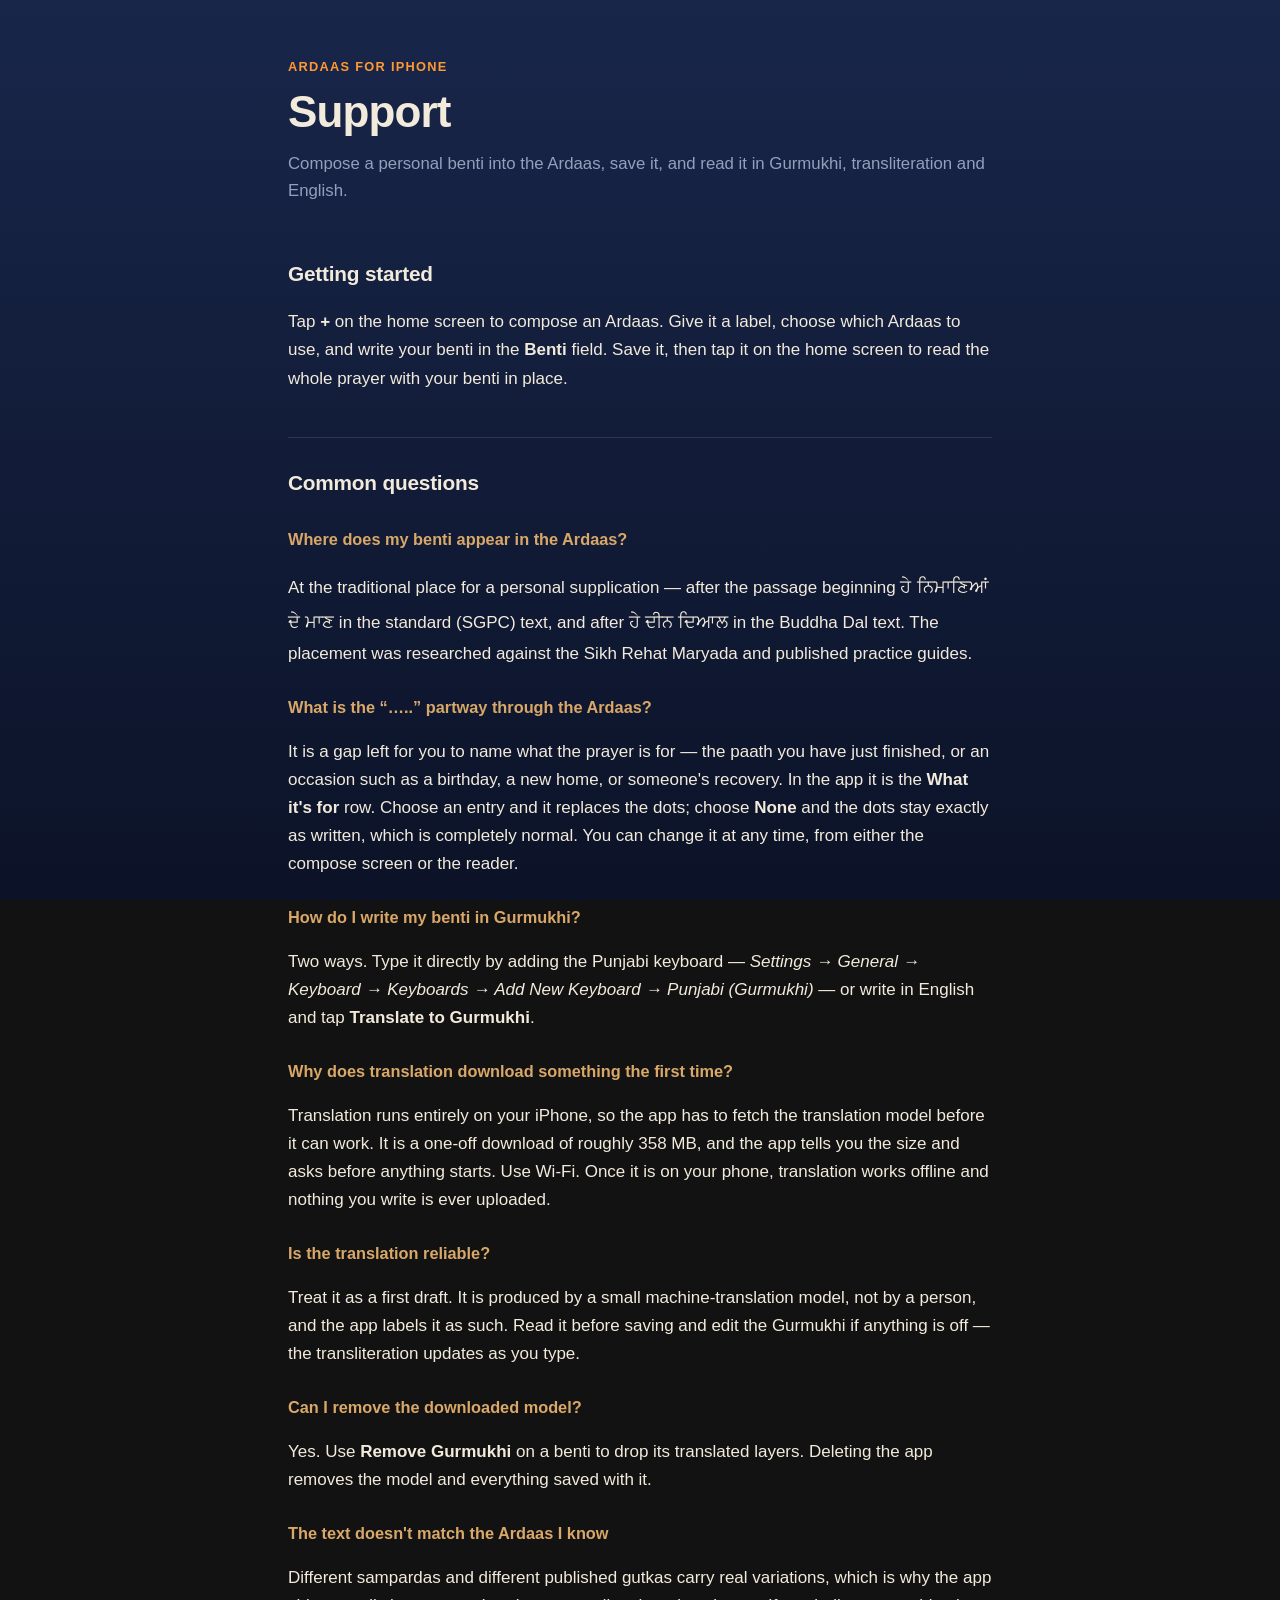
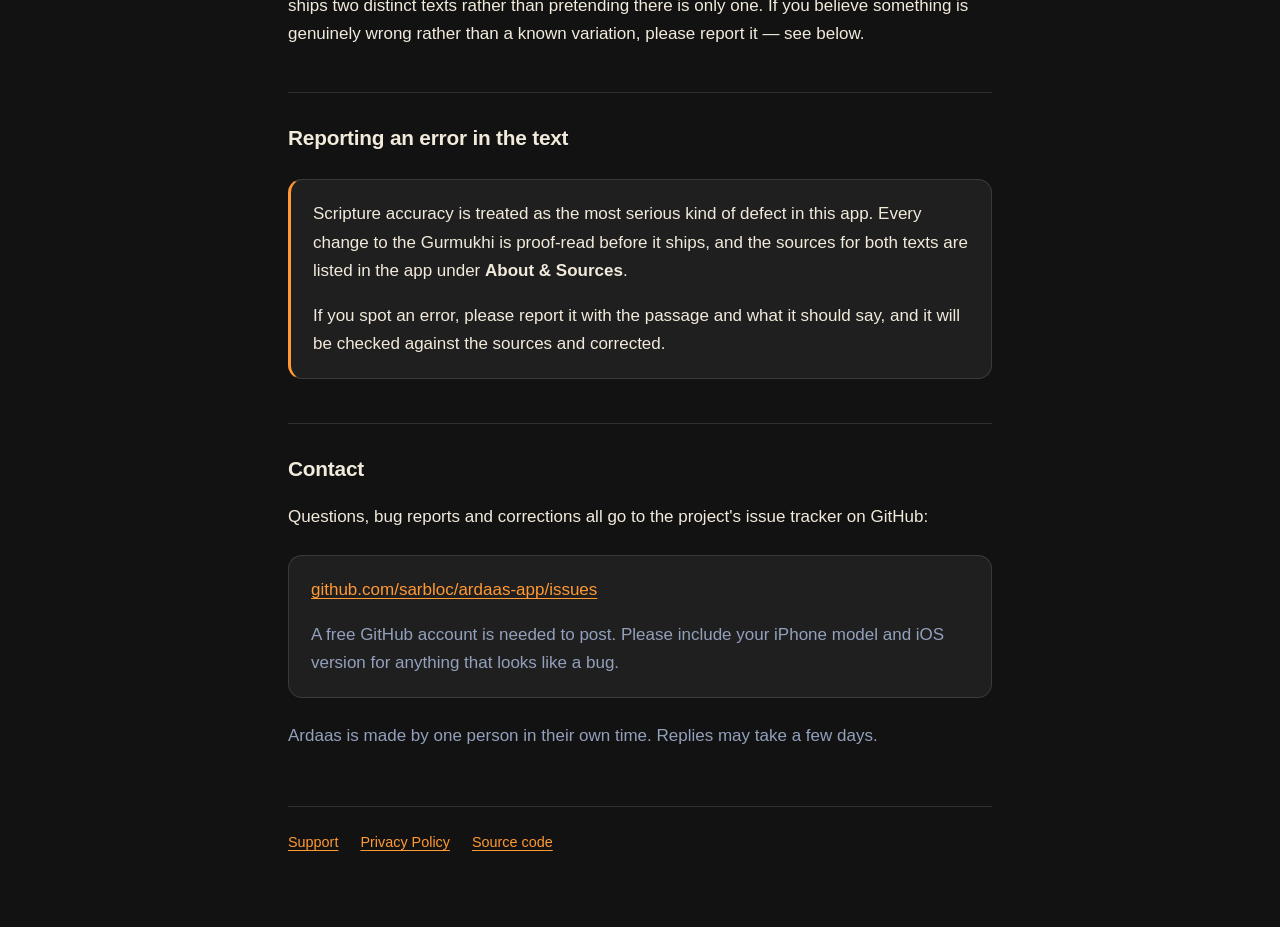
==== index.html @ fc87bf2e "chore: add the support and privacy pages for the App Store listing App Store Connect requires a reac" ====
<!DOCTYPE html>
<html lang="en">
<head>
<meta charset="utf-8">
<meta name="viewport" content="width=device-width, initial-scale=1">
<title>Ardaas — Support</title>
<meta name="description" content="Support and help for Ardaas, an iPhone app for composing a personal benti into the Sikh Ardaas.">
<meta name="color-scheme" content="dark">
<link rel="stylesheet" href="style.css">
</head>
<body>
<div class="wrap">

<header>
  <p class="eyebrow">Ardaas for iPhone</p>
  <h1>Support</h1>
  <p class="lede">Compose a personal benti into the Ardaas, save it, and read it in Gurmukhi, transliteration and English.</p>
</header>

<h2>Getting started</h2>

<p>Tap <strong>+</strong> on the home screen to compose an Ardaas. Give it a label, choose which
Ardaas to use, and write your benti in the <strong>Benti</strong> field. Save it, then tap it on the
home screen to read the whole prayer with your benti in place.</p>

<h2>Common questions</h2>

<h3>Where does my benti appear in the Ardaas?</h3>
<p>At the traditional place for a personal supplication — after the passage beginning
<span class="gurmukhi">ਹੇ ਨਿਮਾਣਿਆਂ ਦੇ ਮਾਣ</span> in the standard (SGPC) text, and after
<span class="gurmukhi">ਹੇ ਦੀਨ ਦਿਆਲ</span> in the Buddha Dal text. The placement was researched
against the Sikh Rehat Maryada and published practice guides.</p>

<h3>What is the “…..” partway through the Ardaas?</h3>
<p>It is a gap left for you to name what the prayer is for — the paath you have just finished, or an
occasion such as a birthday, a new home, or someone's recovery. In the app it is the
<strong>What it's for</strong> row. Choose an entry and it replaces the dots; choose
<strong>None</strong> and the dots stay exactly as written, which is completely normal. You can
change it at any time, from either the compose screen or the reader.</p>

<h3>How do I write my benti in Gurmukhi?</h3>
<p>Two ways. Type it directly by adding the Punjabi keyboard —
<em>Settings → General → Keyboard → Keyboards → Add New Keyboard → Punjabi (Gurmukhi)</em> — or write
in English and tap <strong>Translate to Gurmukhi</strong>.</p>

<h3>Why does translation download something the first time?</h3>
<p>Translation runs entirely on your iPhone, so the app has to fetch the translation model before it
can work. It is a one-off download of roughly 358 MB, and the app tells you the size and asks before
anything starts. Use Wi-Fi. Once it is on your phone, translation works offline and nothing you
write is ever uploaded.</p>

<h3>Is the translation reliable?</h3>
<p>Treat it as a first draft. It is produced by a small machine-translation model, not by a person,
and the app labels it as such. Read it before saving and edit the Gurmukhi if anything is off — the
transliteration updates as you type.</p>

<h3>Can I remove the downloaded model?</h3>
<p>Yes. Use <strong>Remove Gurmukhi</strong> on a benti to drop its translated layers. Deleting the
app removes the model and everything saved with it.</p>

<h3>The text doesn't match the Ardaas I know</h3>
<p>Different sampardas and different published gutkas carry real variations, which is why the app
ships two distinct texts rather than pretending there is only one. If you believe something is
genuinely wrong rather than a known variation, please report it — see below.</p>

<h2>Reporting an error in the text</h2>

<div class="card verdict">
  <p>Scripture accuracy is treated as the most serious kind of defect in this app. Every change to
  the Gurmukhi is proof-read before it ships, and the sources for both texts are listed in the app
  under <strong>About &amp; Sources</strong>.</p>
  <p>If you spot an error, please report it with the passage and what it should say, and it will be
  checked against the sources and corrected.</p>
</div>

<h2>Contact</h2>

<p>Questions, bug reports and corrections all go to the project's issue tracker on GitHub:</p>

<div class="card">
  <p><a href="https://github.com/sarbloc/ardaas-app/issues">github.com/sarbloc/ardaas-app/issues</a></p>
  <p class="muted">A free GitHub account is needed to post. Please include your iPhone model and iOS
  version for anything that looks like a bug.</p>
</div>

<p class="note">Ardaas is made by one person in their own time. Replies may take a few days.</p>

<footer>
  <a href="./">Support</a>
  <a href="privacy.html">Privacy Policy</a>
  <a href="https://github.com/sarbloc/ardaas-app">Source code</a>
</footer>

</div>
</body>
</html>
---- style.css ----
:root {
  --navy-top: #18264a;
  --navy-bottom: #0c1328;
  --kesri: #ff9933;
  --parchment: #f2eadb;
  --sand: #d9a868;
  --mist: #93a0bc;
  --raised: rgba(255, 255, 255, 0.06);
  --hairline: rgba(255, 255, 255, 0.12);
}

*,
*::before,
*::after {
  box-sizing: border-box;
}

html {
  -webkit-text-size-adjust: 100%;
}

body {
  margin: 0;
  min-height: 100vh;
  background: linear-gradient(to bottom, var(--navy-top), var(--navy-bottom)) no-repeat;
  background-attachment: fixed;
  color: var(--parchment);
  font: 17px/1.65 -apple-system, BlinkMacSystemFont, "Segoe UI", Roboto, Helvetica, Arial, sans-serif;
  padding: 0 20px 72px;
}

.wrap {
  max-width: 44rem;
  margin: 0 auto;
}

header {
  padding: 56px 0 8px;
}

.eyebrow {
  color: var(--kesri);
  font-size: 0.8rem;
  font-weight: 600;
  letter-spacing: 0.1em;
  text-transform: uppercase;
  margin: 0 0 10px;
}

h1 {
  font-size: clamp(2rem, 7vw, 2.75rem);
  line-height: 1.15;
  letter-spacing: -0.02em;
  margin: 0 0 12px;
}

.lede {
  color: var(--mist);
  font-size: 1.05rem;
  margin: 0;
}

h2 {
  font-size: 1.3rem;
  letter-spacing: -0.01em;
  margin: 44px 0 4px;
  padding-top: 28px;
  border-top: 1px solid var(--hairline);
}

h2:first-of-type {
  border-top: 0;
  padding-top: 0;
}

h3 {
  font-size: 1.02rem;
  margin: 26px 0 2px;
  color: var(--sand);
}

p,
li {
  color: var(--parchment);
}

p.note,
.muted {
  color: var(--mist);
}

a {
  color: var(--kesri);
  text-decoration-thickness: 1px;
  text-underline-offset: 3px;
}

a:hover {
  text-decoration: none;
}

ul {
  padding-left: 1.15rem;
}

li {
  margin: 6px 0;
}

.card {
  background: var(--raised);
  border: 1px solid var(--hairline);
  border-radius: 14px;
  padding: 20px 22px;
  margin: 24px 0;
}

.card p:first-child {
  margin-top: 0;
}

.card p:last-child {
  margin-bottom: 0;
}

.verdict {
  border-left: 3px solid var(--kesri);
}

.gurmukhi {
  font-size: 1.15rem;
  line-height: 1.9;
}

footer {
  margin-top: 56px;
  padding-top: 24px;
  border-top: 1px solid var(--hairline);
  color: var(--mist);
  font-size: 0.9rem;
}

footer a {
  margin-right: 18px;
  display: inline-block;
}

code {
  background: var(--raised);
  border-radius: 5px;
  padding: 1px 6px;
  font-size: 0.9em;
}
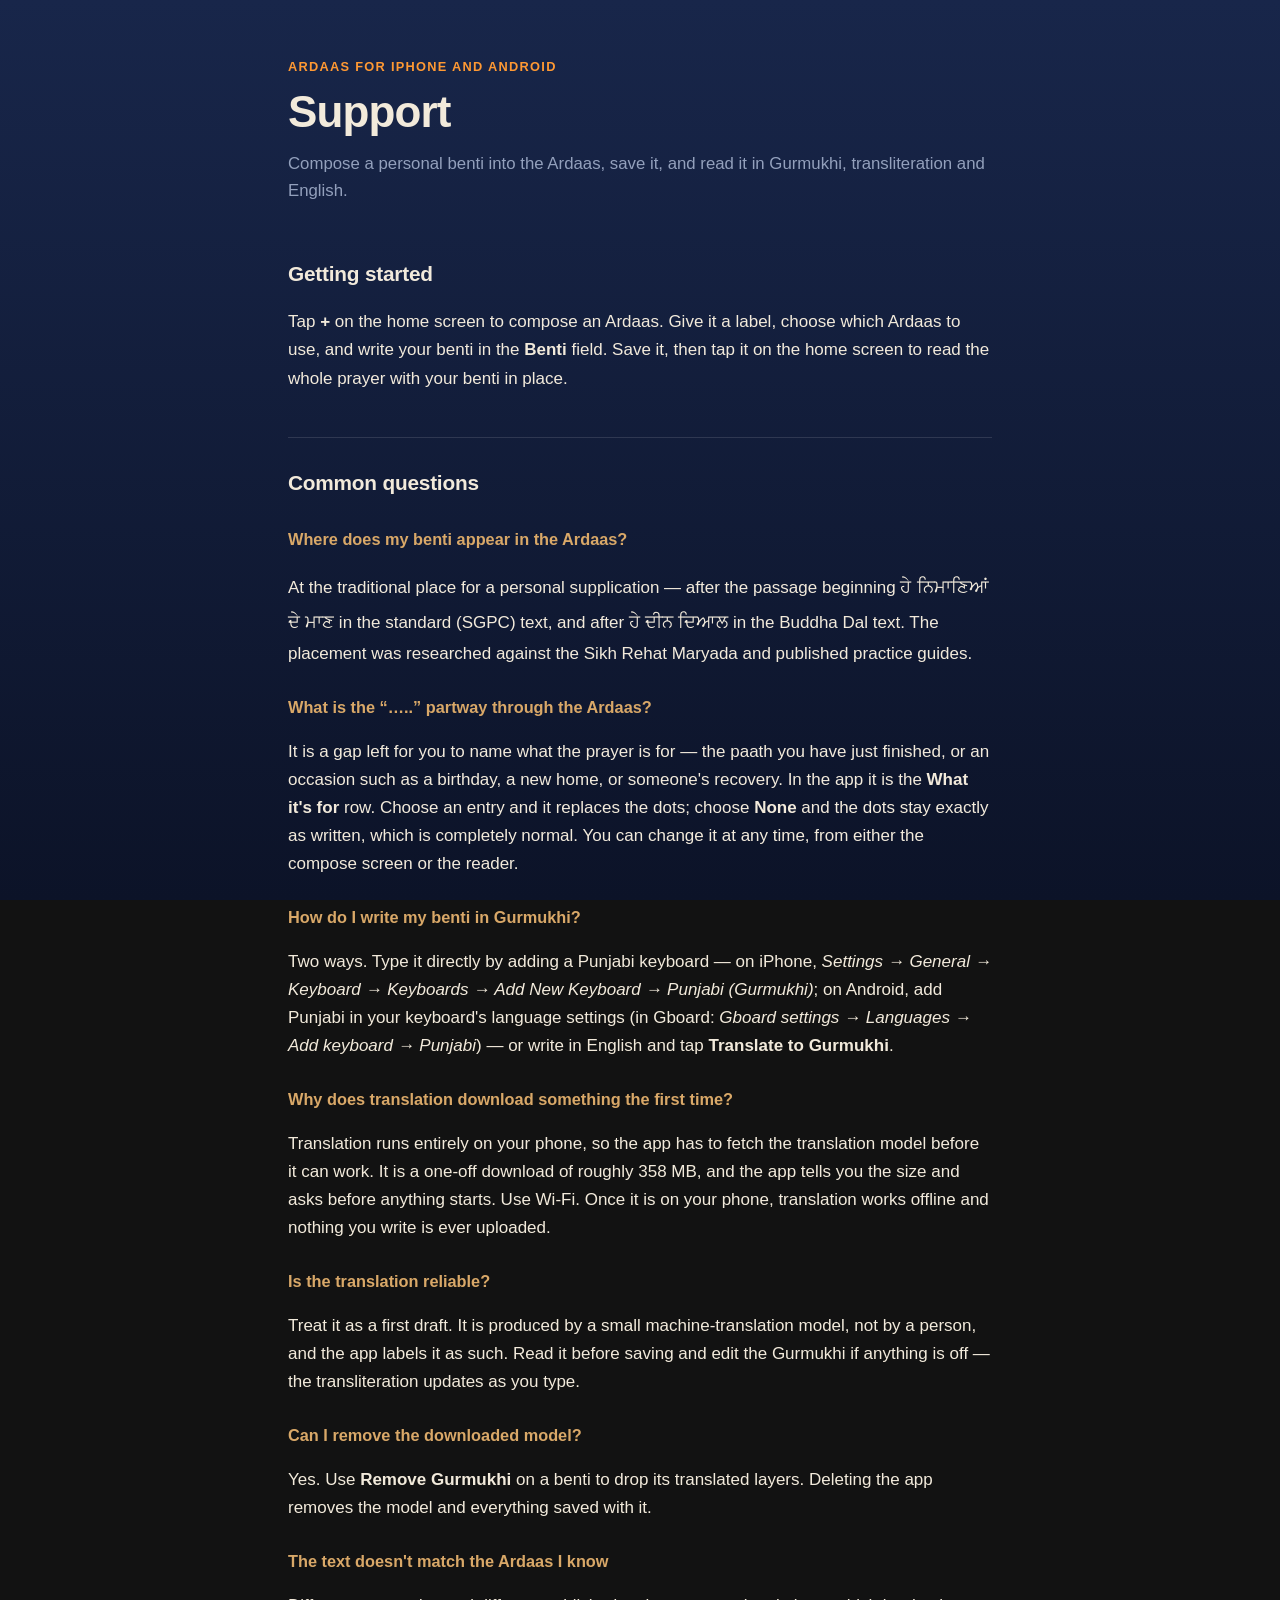
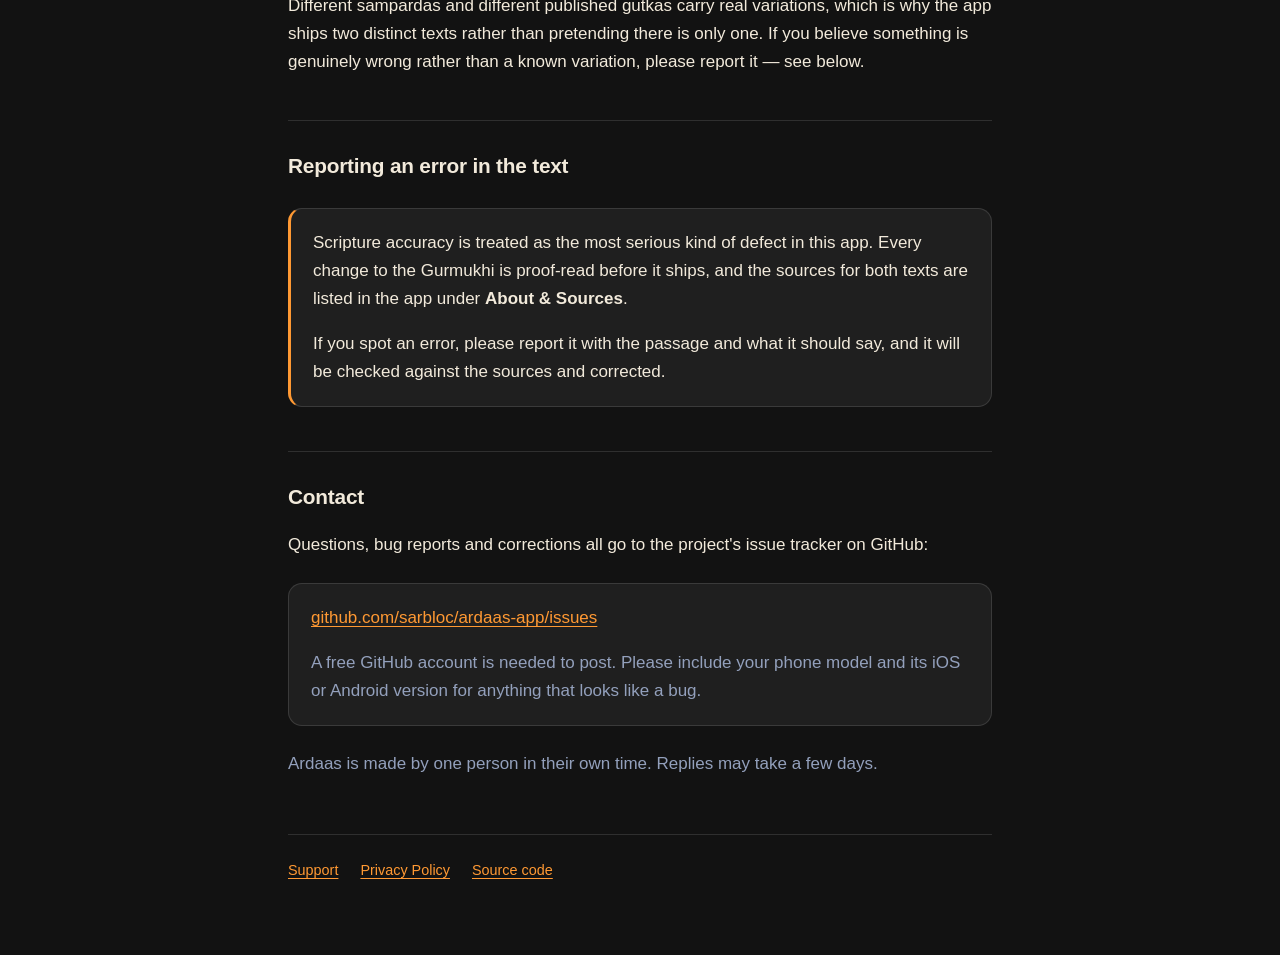
==== commit 72961a4a: "chore: cover the Android app in the privacy policy and support page The policy was written for iPhon" ====
--- a/index.html
+++ b/index.html
@@ -4,7 +4,7 @@
 <meta charset="utf-8">
 <meta name="viewport" content="width=device-width, initial-scale=1">
 <title>Ardaas — Support</title>
-<meta name="description" content="Support and help for Ardaas, an iPhone app for composing a personal benti into the Sikh Ardaas.">
+<meta name="description" content="Support and help for Ardaas, an iPhone and Android app for composing a personal benti into the Sikh Ardaas.">
 <meta name="color-scheme" content="dark">
 <link rel="stylesheet" href="style.css">
 </head>
@@ -12,7 +12,7 @@
 <div class="wrap">
 
 <header>
-  <p class="eyebrow">Ardaas for iPhone</p>
+  <p class="eyebrow">Ardaas for iPhone and Android</p>
   <h1>Support</h1>
   <p class="lede">Compose a personal benti into the Ardaas, save it, and read it in Gurmukhi, transliteration and English.</p>
 </header>
@@ -39,12 +39,13 @@
 change it at any time, from either the compose screen or the reader.</p>
 
 <h3>How do I write my benti in Gurmukhi?</h3>
-<p>Two ways. Type it directly by adding the Punjabi keyboard —
-<em>Settings → General → Keyboard → Keyboards → Add New Keyboard → Punjabi (Gurmukhi)</em> — or write
-in English and tap <strong>Translate to Gurmukhi</strong>.</p>
+<p>Two ways. Type it directly by adding a Punjabi keyboard — on iPhone,
+<em>Settings → General → Keyboard → Keyboards → Add New Keyboard → Punjabi (Gurmukhi)</em>; on
+Android, add Punjabi in your keyboard's language settings (in Gboard: <em>Gboard settings → Languages
+→ Add keyboard → Punjabi</em>) — or write in English and tap <strong>Translate to Gurmukhi</strong>.</p>
 
 <h3>Why does translation download something the first time?</h3>
-<p>Translation runs entirely on your iPhone, so the app has to fetch the translation model before it
+<p>Translation runs entirely on your phone, so the app has to fetch the translation model before it
 can work. It is a one-off download of roughly 358 MB, and the app tells you the size and asks before
 anything starts. Use Wi-Fi. Once it is on your phone, translation works offline and nothing you
 write is ever uploaded.</p>
@@ -79,8 +80,8 @@
 
 <div class="card">
   <p><a href="https://github.com/sarbloc/ardaas-app/issues">github.com/sarbloc/ardaas-app/issues</a></p>
-  <p class="muted">A free GitHub account is needed to post. Please include your iPhone model and iOS
-  version for anything that looks like a bug.</p>
+  <p class="muted">A free GitHub account is needed to post. Please include your phone model and its iOS
+  or Android version for anything that looks like a bug.</p>
 </div>
 
 <p class="note">Ardaas is made by one person in their own time. Replies may take a few days.</p>
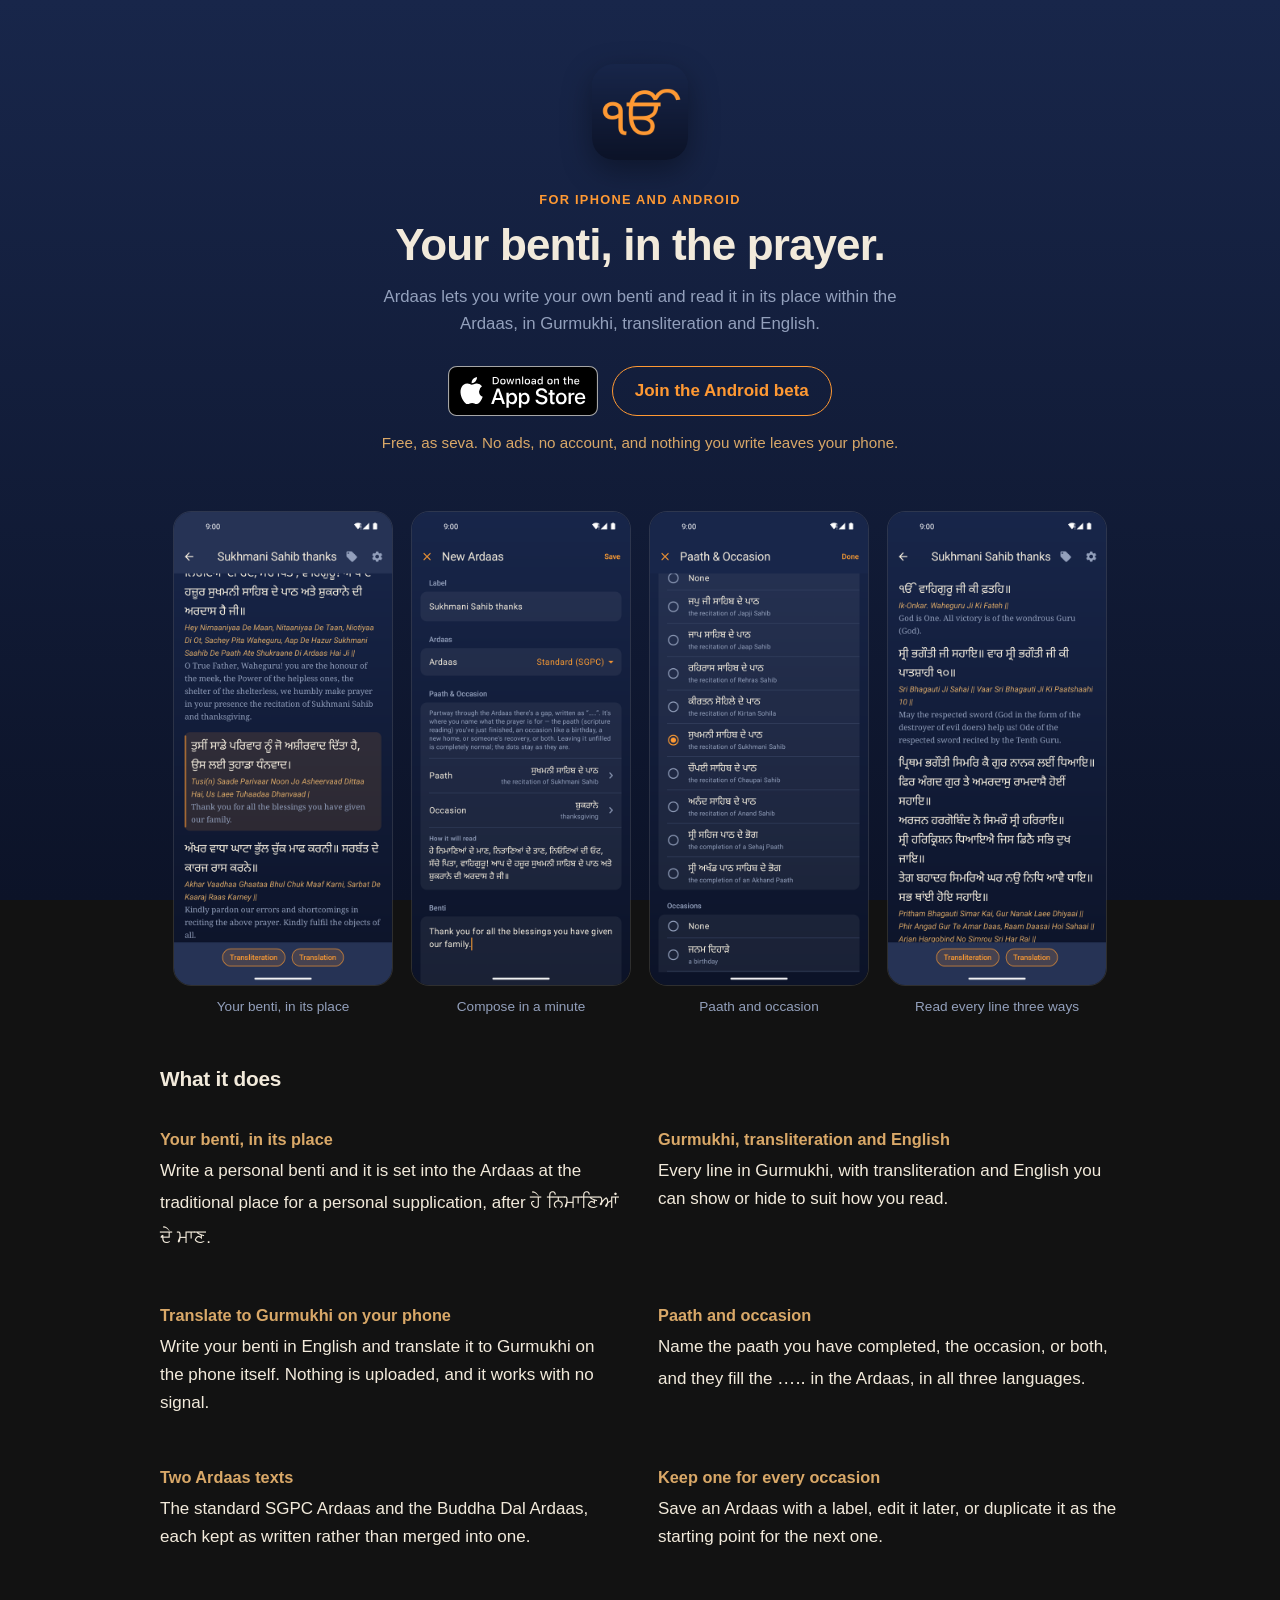
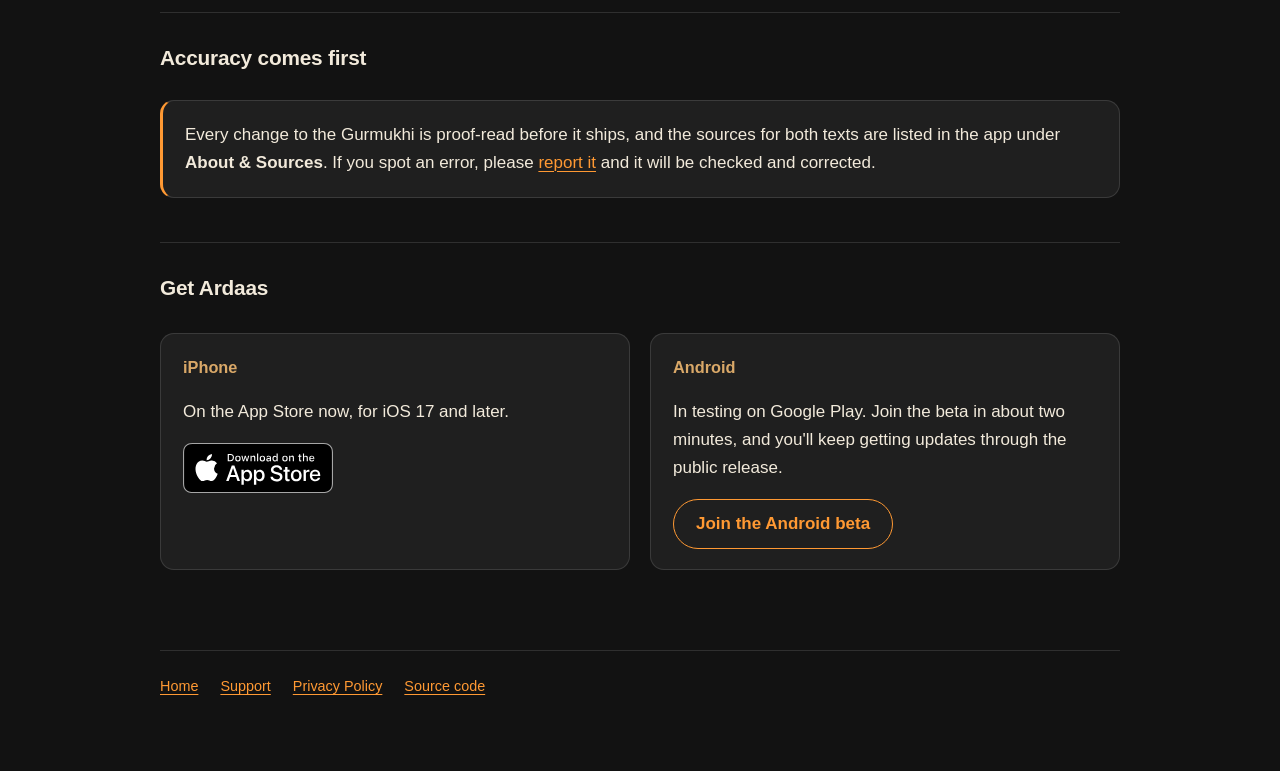
==== commit a7eb5206: "feat: product page at the site root Move the support page to support.html and make the root a produc" ====
--- a/index.html
+++ b/index.html
@@ -3,91 +3,107 @@
 <head>
 <meta charset="utf-8">
 <meta name="viewport" content="width=device-width, initial-scale=1">
-<title>Ardaas — Support</title>
-<meta name="description" content="Support and help for Ardaas, an iPhone and Android app for composing a personal benti into the Sikh Ardaas.">
+<title>Ardaas — your benti, in the prayer</title>
+<meta name="description" content="Ardaas is a free iPhone and Android app for composing your own benti into the Sikh Ardaas and reading it in Gurmukhi, transliteration and English. No ads, no account, nothing leaves your phone.">
+<meta property="og:title" content="Ardaas — your benti, in the prayer">
+<meta property="og:description" content="Compose your own benti into the Ardaas and read it in Gurmukhi, transliteration and English. Free, no ads, no account.">
+<meta property="og:image" content="https://sarbloc.github.io/ardaas-app/img/share.png">
+<meta property="og:url" content="https://sarbloc.github.io/ardaas-app/">
+<meta name="twitter:card" content="summary_large_image">
+<meta name="apple-itunes-app" content="app-id=6790769792">
 <meta name="color-scheme" content="dark">
+<link rel="icon" href="img/icon-512.png">
 <link rel="stylesheet" href="style.css">
 </head>
 <body>
-<div class="wrap">
+<div class="wrap wide">
 
-<header>
-  <p class="eyebrow">Ardaas for iPhone and Android</p>
-  <h1>Support</h1>
-  <p class="lede">Compose a personal benti into the Ardaas, save it, and read it in Gurmukhi, transliteration and English.</p>
+<header class="hero">
+  <img class="app-icon" src="img/icon-512.png" alt="" width="96" height="96">
+  <p class="eyebrow">For iPhone and Android</p>
+  <h1>Your benti, in the prayer.</h1>
+  <p class="lede">Ardaas lets you write your own benti and read it in its place within the Ardaas,
+  in Gurmukhi, transliteration and English.</p>
+
+  <div class="get">
+    <a class="store-badge" href="https://apps.apple.com/gb/app/ardaas/id6790769792">
+      <img src="img/app-store-badge.svg" alt="Download on the App Store" width="150" height="50">
+    </a>
+    <a class="button" href="android.html">Join the Android beta</a>
+  </div>
+  <p class="promise">Free, as seva. No ads, no account, and nothing you write leaves your phone.</p>
 </header>
 
-<h2>Getting started</h2>
+<div class="shots" role="list">
+  <figure role="listitem"><img src="img/shot-reader-benti.png" alt="The Ardaas in Gurmukhi, transliteration and English, with a personal benti highlighted in its place" loading="lazy" width="540" height="1170"><figcaption>Your benti, in its place</figcaption></figure>
+  <figure role="listitem"><img src="img/shot-compose.png" alt="Composing a new Ardaas: label, Ardaas text, paath and occasion, and the benti" loading="lazy" width="540" height="1170"><figcaption>Compose in a minute</figcaption></figure>
+  <figure role="listitem"><img src="img/shot-paath.png" alt="Choosing the paath and occasion that fill the gap in the Ardaas" loading="lazy" width="540" height="1170"><figcaption>Paath and occasion</figcaption></figure>
+  <figure role="listitem"><img src="img/shot-reader.png" alt="The opening of the Ardaas in Gurmukhi with transliteration and English" loading="lazy" width="540" height="1170"><figcaption>Read every line three ways</figcaption></figure>
+</div>
 
-<p>Tap <strong>+</strong> on the home screen to compose an Ardaas. Give it a label, choose which
-Ardaas to use, and write your benti in the <strong>Benti</strong> field. Save it, then tap it on the
-home screen to read the whole prayer with your benti in place.</p>
+<h2>What it does</h2>
 
-<h2>Common questions</h2>
+<div class="features">
+  <section>
+    <h3>Your benti, in its place</h3>
+    <p>Write a personal benti and it is set into the Ardaas at the traditional place for a personal
+    supplication, after <span class="gurmukhi">ਹੇ ਨਿਮਾਣਿਆਂ ਦੇ ਮਾਣ</span>.</p>
+  </section>
+  <section>
+    <h3>Gurmukhi, transliteration and English</h3>
+    <p>Every line in Gurmukhi, with transliteration and English you can show or hide to suit how you
+    read.</p>
+  </section>
+  <section>
+    <h3>Translate to Gurmukhi on your phone</h3>
+    <p>Write your benti in English and translate it to Gurmukhi on the phone itself. Nothing is
+    uploaded, and it works with no signal.</p>
+  </section>
+  <section>
+    <h3>Paath and occasion</h3>
+    <p>Name the paath you have completed, the occasion, or both, and they fill the
+    <span class="gurmukhi">…..</span> in the Ardaas, in all three languages.</p>
+  </section>
+  <section>
+    <h3>Two Ardaas texts</h3>
+    <p>The standard SGPC Ardaas and the Buddha Dal Ardaas, each kept as written rather than merged
+    into one.</p>
+  </section>
+  <section>
+    <h3>Keep one for every occasion</h3>
+    <p>Save an Ardaas with a label, edit it later, or duplicate it as the starting point for the
+    next one.</p>
+  </section>
+</div>
 
-<h3>Where does my benti appear in the Ardaas?</h3>
-<p>At the traditional place for a personal supplication — after the passage beginning
-<span class="gurmukhi">ਹੇ ਨਿਮਾਣਿਆਂ ਦੇ ਮਾਣ</span> in the standard (SGPC) text, and after
-<span class="gurmukhi">ਹੇ ਦੀਨ ਦਿਆਲ</span> in the Buddha Dal text. The placement was researched
-against the Sikh Rehat Maryada and published practice guides.</p>
-
-<h3>What is the “…..” partway through the Ardaas?</h3>
-<p>It is a gap left for you to name what the prayer is for — the paath you have just finished, or an
-occasion such as a birthday, a new home, or someone's recovery. In the app it is the
-<strong>What it's for</strong> row. Choose an entry and it replaces the dots; choose
-<strong>None</strong> and the dots stay exactly as written, which is completely normal. You can
-change it at any time, from either the compose screen or the reader.</p>
-
-<h3>How do I write my benti in Gurmukhi?</h3>
-<p>Two ways. Type it directly by adding a Punjabi keyboard — on iPhone,
-<em>Settings → General → Keyboard → Keyboards → Add New Keyboard → Punjabi (Gurmukhi)</em>; on
-Android, add Punjabi in your keyboard's language settings (in Gboard: <em>Gboard settings → Languages
-→ Add keyboard → Punjabi</em>) — or write in English and tap <strong>Translate to Gurmukhi</strong>.</p>
-
-<h3>Why does translation download something the first time?</h3>
-<p>Translation runs entirely on your phone, so the app has to fetch the translation model before it
-can work. It is a one-off download of roughly 358 MB, and the app tells you the size and asks before
-anything starts. Use Wi-Fi. Once it is on your phone, translation works offline and nothing you
-write is ever uploaded.</p>
-
-<h3>Is the translation reliable?</h3>
-<p>Treat it as a first draft. It is produced by a small machine-translation model, not by a person,
-and the app labels it as such. Read it before saving and edit the Gurmukhi if anything is off — the
-transliteration updates as you type.</p>
-
-<h3>Can I remove the downloaded model?</h3>
-<p>Yes. Use <strong>Remove Gurmukhi</strong> on a benti to drop its translated layers. Deleting the
-app removes the model and everything saved with it.</p>
-
-<h3>The text doesn't match the Ardaas I know</h3>
-<p>Different sampardas and different published gutkas carry real variations, which is why the app
-ships two distinct texts rather than pretending there is only one. If you believe something is
-genuinely wrong rather than a known variation, please report it — see below.</p>
-
-<h2>Reporting an error in the text</h2>
+<h2>Accuracy comes first</h2>
 
 <div class="card verdict">
-  <p>Scripture accuracy is treated as the most serious kind of defect in this app. Every change to
-  the Gurmukhi is proof-read before it ships, and the sources for both texts are listed in the app
-  under <strong>About &amp; Sources</strong>.</p>
-  <p>If you spot an error, please report it with the passage and what it should say, and it will be
-  checked against the sources and corrected.</p>
+  <p>Every change to the Gurmukhi is proof-read before it ships, and the sources for both texts are
+  listed in the app under <strong>About &amp; Sources</strong>. If you spot an error, please
+  <a href="support.html#reporting-an-error-in-the-text">report it</a> and it will be checked and
+  corrected.</p>
 </div>
 
-<h2>Contact</h2>
+<h2>Get Ardaas</h2>
 
-<p>Questions, bug reports and corrections all go to the project's issue tracker on GitHub:</p>
-
-<div class="card">
-  <p><a href="https://github.com/sarbloc/ardaas-app/issues">github.com/sarbloc/ardaas-app/issues</a></p>
-  <p class="muted">A free GitHub account is needed to post. Please include your phone model and its iOS
-  or Android version for anything that looks like a bug.</p>
+<div class="platforms">
+  <div class="card">
+    <h3>iPhone</h3>
+    <p>On the App Store now, for iOS 17 and later.</p>
+    <p><a class="store-badge" href="https://apps.apple.com/gb/app/ardaas/id6790769792"><img src="img/app-store-badge.svg" alt="Download on the App Store" width="150" height="50"></a></p>
+  </div>
+  <div class="card">
+    <h3>Android</h3>
+    <p>In testing on Google Play. Join the beta in about two minutes, and you'll keep getting
+    updates through the public release.</p>
+    <p><a class="button" href="android.html">Join the Android beta</a></p>
+  </div>
 </div>
 
-<p class="note">Ardaas is made by one person in their own time. Replies may take a few days.</p>
-
 <footer>
-  <a href="./">Support</a>
+  <a href="./">Home</a>
+  <a href="support.html">Support</a>
   <a href="privacy.html">Privacy Policy</a>
   <a href="https://github.com/sarbloc/ardaas-app">Source code</a>
 </footer>
--- a/style.css
+++ b/style.css
@@ -151,3 +151,142 @@
   padding: 1px 6px;
   font-size: 0.9em;
 }
+
+/* Product page (index.html) */
+
+.wrap.wide {
+  max-width: 60rem;
+}
+
+.hero {
+  text-align: center;
+  padding-top: 64px;
+}
+
+.hero .lede {
+  max-width: 34rem;
+  margin: 0 auto;
+}
+
+.app-icon {
+  width: 96px;
+  height: 96px;
+  border-radius: 22px;
+  margin-bottom: 20px;
+  box-shadow: 0 10px 30px rgba(0, 0, 0, 0.35);
+}
+
+.get {
+  display: flex;
+  flex-wrap: wrap;
+  justify-content: center;
+  align-items: center;
+  gap: 14px;
+  margin: 28px 0 14px;
+}
+
+.store-badge {
+  display: inline-block;
+  line-height: 0;
+}
+
+.store-badge img {
+  height: 50px;
+  width: auto;
+}
+
+.button {
+  display: inline-flex;
+  align-items: center;
+  height: 50px;
+  padding: 0 22px;
+  border: 1.5px solid var(--kesri);
+  border-radius: 999px;
+  color: var(--kesri);
+  font-weight: 600;
+  text-decoration: none;
+}
+
+.button:hover {
+  background: rgba(255, 153, 51, 0.12);
+}
+
+.promise {
+  color: var(--sand);
+  font-size: 0.95rem;
+  margin: 0;
+}
+
+.shots {
+  display: flex;
+  gap: 18px;
+  margin: 48px -20px 8px;
+  padding: 0 20px 12px;
+  overflow-x: auto;
+  scroll-snap-type: x mandatory;
+  -webkit-overflow-scrolling: touch;
+}
+
+.shots figure {
+  flex: 0 0 auto;
+  width: min(62vw, 220px);
+  margin: 0;
+  scroll-snap-align: center;
+  text-align: center;
+}
+
+.shots img {
+  width: 100%;
+  height: auto;
+  border-radius: 18px;
+  border: 1px solid var(--hairline);
+  display: block;
+}
+
+.shots figcaption {
+  color: var(--mist);
+  font-size: 0.85rem;
+  margin-top: 10px;
+}
+
+@media (min-width: 960px) {
+  .shots {
+    justify-content: center;
+    overflow-x: visible;
+    margin-left: 0;
+    margin-right: 0;
+    padding: 0;
+  }
+}
+
+.features {
+  display: grid;
+  grid-template-columns: 1fr;
+  gap: 4px 36px;
+}
+
+@media (min-width: 720px) {
+  .features {
+    grid-template-columns: 1fr 1fr;
+  }
+}
+
+.features p {
+  margin-top: 4px;
+}
+
+.platforms {
+  display: grid;
+  grid-template-columns: 1fr;
+  gap: 0 20px;
+}
+
+@media (min-width: 720px) {
+  .platforms {
+    grid-template-columns: 1fr 1fr;
+  }
+}
+
+.platforms .card h3 {
+  margin-top: 0;
+}
